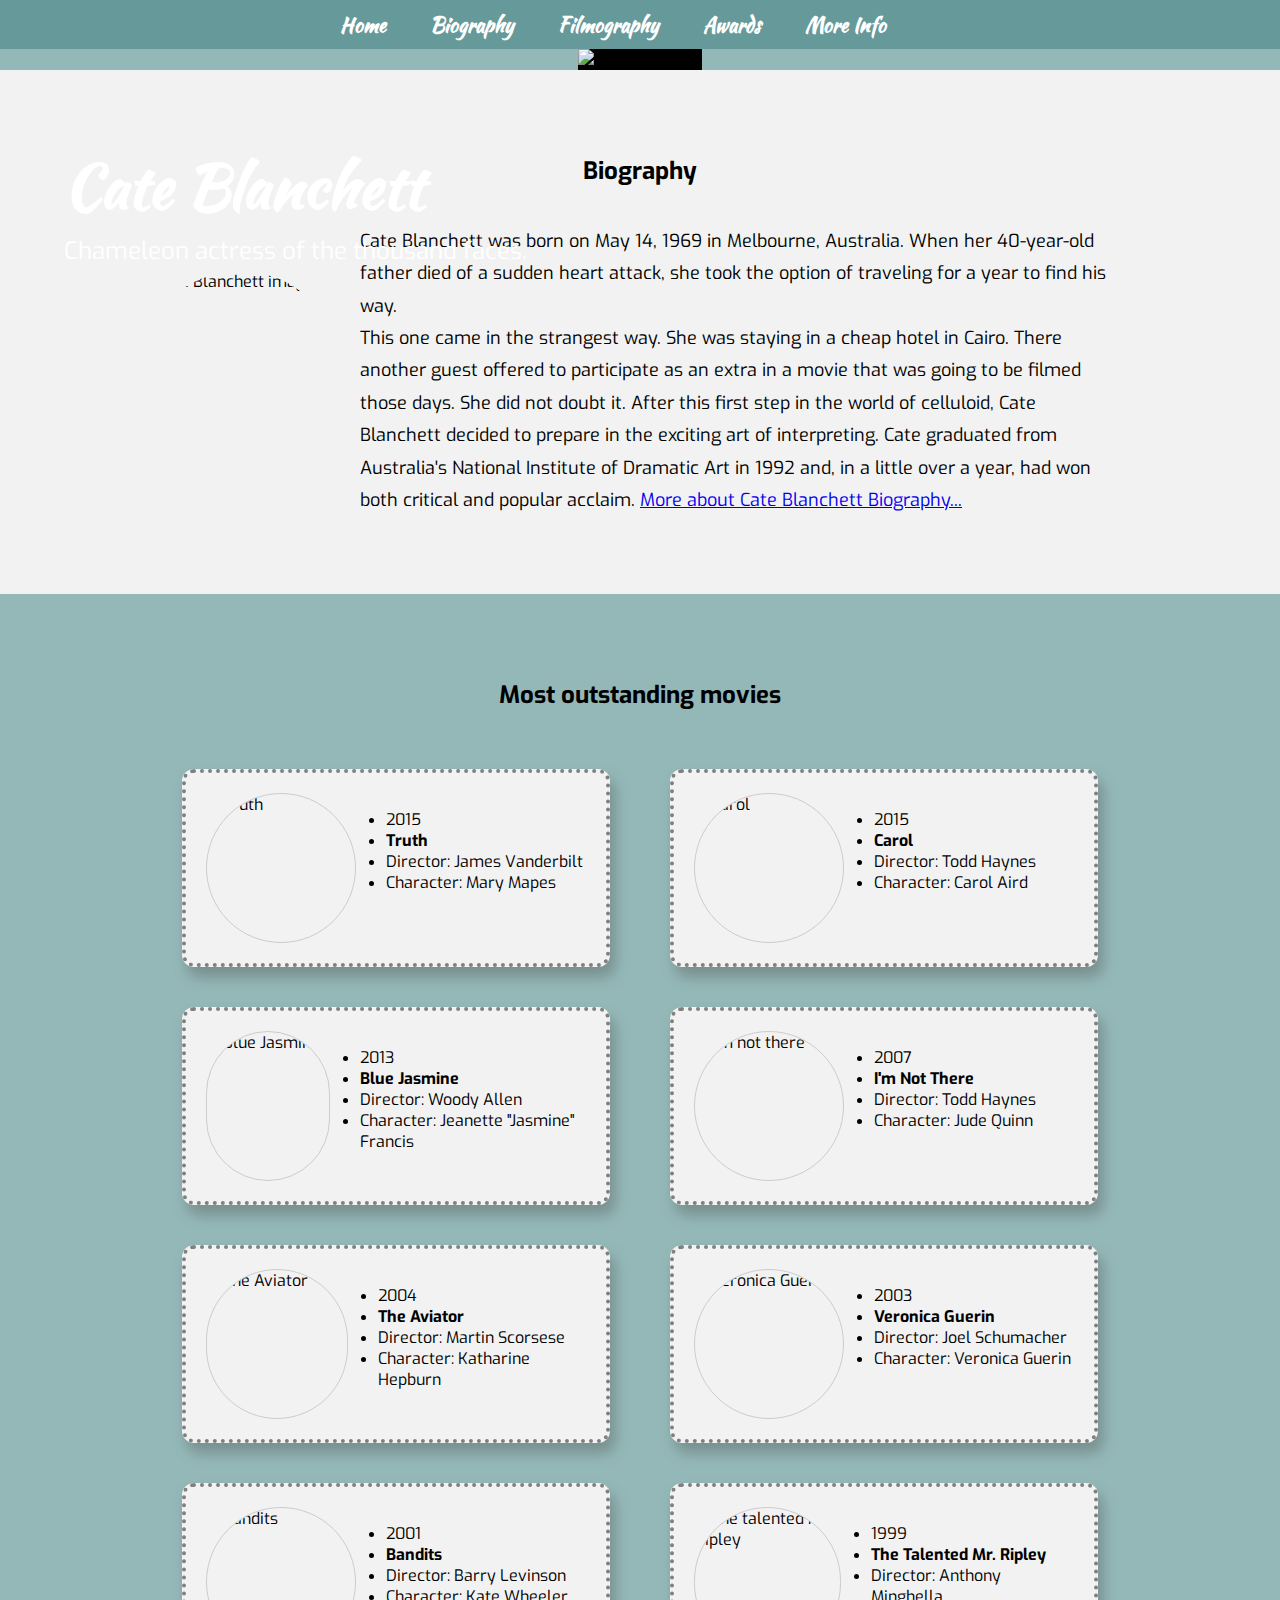
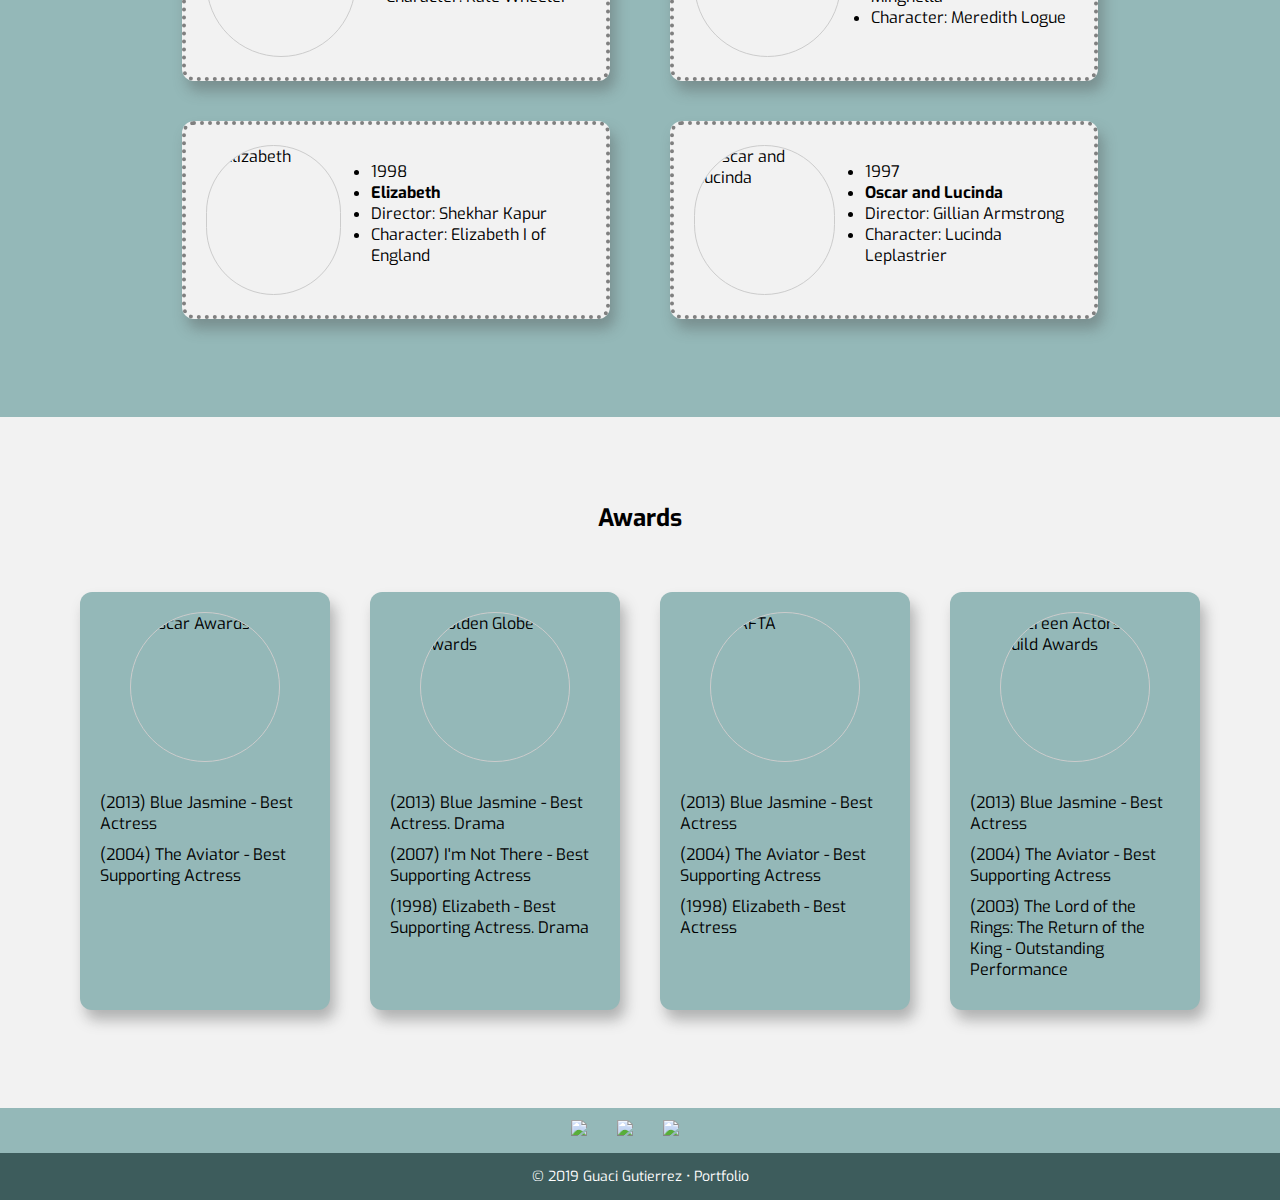
==== docs/index.html @ a4deeffb "some changes in footer" ====
<!DOCTYPE html>
<html>
<head>
	<meta charset="utf-8">
	<meta http-equiv="X-UA-Compatible" content="IE=edge">
	<title>Tribute Page - Cate Blanchett</title>
	<link rel="stylesheet" type="text/css" href="style.css">
	<link href="https://fonts.googleapis.com/css?family=Exo|Kaushan+Script&display=swap" rel="stylesheet">
	<meta name="viewport" content="width=device-width, initial-scale=1, minimum-scale=1, maximum-scale=1, user-scalable=no"/>
	<script src="https://kit.fontawesome.com/2e918371a2.js"></script>
</head>
<body>
<!--Beginning of the visual content of the document --> 	
<!-- here the navigation bar -->
	<header>
		<span class="openbtn" onclick="openNav()">&#9776; </span>
		<nav id="myNav" class="overlay">	
			<a href="javascript:void(0)" class="closebtn" onclick="closeNav()">&times;</a>
			<div class="overlay-content">
				<a href="#home">Home</a>
    			<a href="#biography">Biography</a>
    			<a href="#filmography">Filmography</a>
    			<a href="#awards">Awards</a>
				<a href="#info">More Info</a>
			</div>	
		</nav>		
	</header>
<!-- main information -->
	<main id="home">
<!-- Hero image -->
		<section id="img-div">
			<img id="image" src="https://res.cloudinary.com/drpcjt13x/image/upload/v1592401137/Proyectos/Cate%20Blanchett/DdJ7dNvW4AAXmLxlarge_akolzh.jpg" alt="Cate Blanchett">
            <div class="text">
            	<h1 id="title">Cate Blanchett</h1>
            	<p id="img-caption">Chameleon actress of the thousand faces.</p>
            </div>
        </section>
<!-- Biography information -->
        <section id="biography">					
				<h2>Biography</h2>
				<div id="tribute-info">
					<img src="https://res.cloudinary.com/drpcjt13x/image/upload/v1592401571/Proyectos/Cate%20Blanchett/cate-blanchett-bio-ok_bwbeju.jpg" alt="Cate Blanchett image">
					<p>Cate Blanchett was born on May 14, 1969 in Melbourne, Australia. When her 40-year-old father died of a sudden heart attack, she took the option of traveling for a year to find his way.<br>This one came in the strangest way. She was staying in a cheap hotel in Cairo. There another guest offered to participate as an extra in a movie that was going to be filmed those days. She did not doubt it. After this first step in the world of celluloid, Cate Blanchett decided to prepare in the exciting art of interpreting. Cate graduated from Australia's National Institute of Dramatic Art in 1992 and, in a little over a year, had won both critical and popular acclaim. <a id="tribute-link" href="https://en.wikipedia.org/wiki/Cate_Blanchett" title="Cate Blanchett Biography" target="_blank">More about Cate Blanchett Biography...</a></p>
				</div>
		</section>
<!-- Filmography information -->
        <section id="filmography">
        	<h2>Most outstanding movies</h2>
        	<div id="movies">				
				<div id="movies-left">
					<div class="poster">					
						<img src="https://res.cloudinary.com/drpcjt13x/image/upload/v1592401572/Proyectos/Cate%20Blanchett/Truth_grande_lzac9n.jpg" alt="Truth" >
						<ul>
							<li>2015</li>
							<li><strong>Truth</strong></li>
							<li>Director: James Vanderbilt</li>
							<li>Character: Mary Mapes</li>
						</ul>
					</div>
					<div class="poster">
						<img src="https://res.cloudinary.com/drpcjt13x/image/upload/v1592401571/Proyectos/Cate%20Blanchett/blue-jasmine_snlljm.jpg" alt="Blue Jasmine">
						<ul>
							<li>2013</li>
							<li><strong>Blue Jasmine</strong></li>
							<li>Director: Woody Allen</li>
							<li>Character: Jeanette "Jasmine" Francis</li>
						</ul>						
					</div>
					<div class="poster">
						<img src="https://res.cloudinary.com/drpcjt13x/image/upload/v1592401572/Proyectos/Cate%20Blanchett/the-aviator-movie-poster-small_tl024t.jpg" alt="The Aviator">
						<ul>
							<li>2004</li>
							<li><strong>The Aviator</strong></li>
							<li>Director: Martin Scorsese</li>
							<li>Character: Katharine Hepburn</li>
						</ul>
					</div>
					<div class="poster">
						<img src="https://res.cloudinary.com/drpcjt13x/image/upload/v1592401571/Proyectos/Cate%20Blanchett/3641606bandits-small_u7uwph.jpg" alt="Bandits">
						<ul>
							<li>2001</li>
							<li><strong>Bandits</strong></li>
							<li>Director: Barry Levinson</li>
							<li>Character: Kate Wheeler</li>
						</ul>
					</div>
					<div class="poster">
						<img src="https://res.cloudinary.com/drpcjt13x/image/upload/v1592401571/Proyectos/Cate%20Blanchett/elizabeth_small_yz7jfd.jpg" alt="Elizabeth">
						<ul>
							<li>1998</li>
							<li><strong>Elizabeth</strong></li>
							<li>Director: Shekhar Kapur</li>
							<li>Character: Elizabeth I of England</li>
						</ul>
					</div>
				</div>
				<div id="movies-right">
					<div class="poster">
						<img src="https://res.cloudinary.com/drpcjt13x/image/upload/v1592401571/Proyectos/Cate%20Blanchett/carol3_fhupy2.png" alt="Carol">
						<ul>
							<li>2015</li>
							<li><strong>Carol</strong></li>
							<li>Director: Todd Haynes</li>
							<li>Character: Carol Aird</li>
						</ul>						
					</div>
					<div class="poster">
						<img src="https://res.cloudinary.com/drpcjt13x/image/upload/v1592401572/Proyectos/Cate%20Blanchett/imnothere_small_aafdox.jpg" alt="I'm not there">
						<ul>
							<li>2007</li>
							<li><strong>I'm Not There</strong></li>
							<li>Director: Todd Haynes</li>
							<li>Character: Jude Quinn</li>
						</ul>
					</div>
					<div class="poster">
						<img src="https://res.cloudinary.com/drpcjt13x/image/upload/v1592401661/Proyectos/Cate%20Blanchett/59138429_510038669529001_1016629801927322183_n_dl71mt.jpg" alt="Veronica Guerin">
						<ul>
							<li>2003</li>
							<li><strong>Veronica Guerin</strong></li>
							<li>Director: Joel Schumacher</li>
							<li>Character: Veronica Guerin</li>
						</ul>
					</div>
					<div class="poster">
						<img src="https://res.cloudinary.com/drpcjt13x/image/upload/v1592401572/Proyectos/Cate%20Blanchett/the-talented-mr-ripley-small_z7kdr7.jpg" alt="The talented Mr. Ripley">
						<ul>
							<li>1999</li>
							<li><strong>The Talented Mr. Ripley</strong></li>
							<li>Director: Anthony Minghella</li>
							<li>Character: Meredith Logue</li>
						</ul>
					</div>
					<div class="poster">
						<img src="https://res.cloudinary.com/drpcjt13x/image/upload/v1592401571/Proyectos/Cate%20Blanchett/00125940911602___1_600x600_ocn0rm.jpg" alt="Oscar and Lucinda">
						<ul>
							<li>1997</li>
							<li><strong>Oscar and Lucinda</strong></li>
							<li>Director: Gillian Armstrong</li>
							<li>Character: Lucinda Leplastrier</li>
						</ul>
					</div>
				</div>				
			</div>
        </section>
<!-- Awards information -->
		<section id="awards">
			<h2>Awards</h2>	
				<div id="row">
					<div class="award">
						<img src="https://res.cloudinary.com/drpcjt13x/image/upload/v1592401572/Proyectos/Cate%20Blanchett/oscars-small_a9nl81.jpg" alt="Oscar Awards">
						<div class="award-text">
							<p>(2013) Blue Jasmine - Best Actress</p>
							<p>(2004) The Aviator - Best Supporting Actress</p>
						</div>
					</div>
					<div class="award">
						<img src="https://res.cloudinary.com/drpcjt13x/image/upload/v1592401572/Proyectos/Cate%20Blanchett/GlodenGlobe-small_pwrclp.jpg" alt="Golden Globe Awards">
						<div class="award-text">
							<p>(2013) Blue Jasmine - Best Actress. Drama
							</p>
							<p>(2007) I'm Not There - Best Supporting Actress</p>
							<p>(1998) Elizabeth - Best Supporting Actress. Drama</p>
						</div>
					</div>
					<div class="award">
						<img src="https://res.cloudinary.com/drpcjt13x/image/upload/v1592401571/Proyectos/Cate%20Blanchett/6606-bafta-award-small_vsv2mf.jpg" alt="BAFTA">
						<div class="award-text">
							<p>(2013) Blue Jasmine - Best Actress</p>
							<p>(2004) The Aviator - Best Supporting Actress</p>
							<p>(1998) Elizabeth - Best Actress</p>
						</div>
					</div>
					<div class="award">
						<img src="https://res.cloudinary.com/drpcjt13x/image/upload/v1592401572/Proyectos/Cate%20Blanchett/official_sag_logo_small_seurt3.jpg" alt="Screen Actors Guild Awards">
						<div class="award-text">
							<p>(2013) Blue Jasmine - Best Actress</p>
							<p>(2004) The Aviator - Best Supporting Actress</p>
							<p>(2003) The Lord of the Rings: The Return of the King - Outstanding Performance</p>
						</div>
					</div>
				</div>				
			</div>
		</section>
<!-- More information in external links -->
		<section id="info">
			<div class="logo">
				<a id="tribute-link" href="https://en.wikipedia.org/wiki/Cate_Blanchett" title="Cate Blanchett Biography" target="_blank"><img src="https://img.icons8.com/windows/40/000000/wikipedia.png"></a>
			</div>
			<div class="logo">
				<a href="https://www.instagram.com/cate_blanchettofficial/?hl=en" title="Cate Blanchett Instagram" target="_blank"><img src="https://img.icons8.com/nolan/40/000000/instagram-new.png"></i></a>
			</div>
			<div class="logo">
				<a href="https://www.imdb.com/name/nm0000949/" title="Cate Blanchett IMDb"><img src="https://img.icons8.com/color/40/000000/imdb.png"></a>
			</div>
			<div class="logo">
				<a href="https://www.youtube.com/watch?v=ikDVbx32Wks" title="Cate Blanchett YouTube"><i class="fab fa-youtube" style='font-size:38px; color: red'></i></a>
			</div>	
		</section>
	</main>
<!-- Footer  -->	
	<footer>
		<p>&copy; 2019 Guaci Gutierrez &bull; <a href="https://guacig.github.io/" target="_blank">Portfolio</a></p>	
	</footer>

	<script>
		function openNav() {
		  document.getElementById("myNav").style.width = "100%";
		}
		
		function closeNav() {
		  document.getElementById("myNav").style.width = "0%";
		}
	</script>

</body>
</html>
---- docs/style.css ----
/*Universal box-sizing for all elements*/
* {
	box-sizing: border-box;
}

body {
	margin: 0;
	font-family: 'Exo', sans-serif;
	background-color: #94b8b8;
}


/*style header-----------------------------*/
header {
	position: fixed;
	top: 0;
	width: 100%;
	z-index: 1;
	background-color: #669999;
}

.overlay {
	width: 50%;
	margin: 0 auto;
	padding: 0;
}

.overlay-content a, .openbtn, .closebtn {
	color: #fff;
	padding: 10px 20px;
	font-size: 20px;          
	font-weight: bold;
}

.overlay-content a {
	display: inline-block;
	text-decoration: none;
	font-family: 'Kaushan Script', cursive;
}

.overlay-content a:hover {
	color: #444444;
	background-color: #fff;
}

.openbtn {
	display: none;
	float: right;
}

.closebtn {
	display: none;
	font-family: 'Kaushan Script', cursive;
}


/*style main---------------------------------*/
main, footer {
	display: flex;
	flex-direction: column;
	justify-content: center;
	align-items: center;
	position: relative;
	top: 49px;
}

#image {                       
	background-color: #000000;
	max-width: 100%;
	height: auto;
	display: block;
}

.text {
	position: absolute;
	top: 2%;
	left: 5%;
	color: #ffffff;
}

#title {
	font-size: 60px;
	font-family: 'Kaushan Script', cursive;
	margin-bottom: 0px;
}

#img-caption {
	font-size: 24px;
	margin-top: 5px;
}


/*style biography section-------------------------*/
/* all h2 in the document */
h2 {
	text-align: center;
	margin-bottom: 0;
}

#biography, #awards {
	background-color: #f2f2f2;
	width: 100%;
}

#biography, #filmography, #awards {
	display: flex;
	flex-direction: column;
	padding-top: 65px;
}

#tribute-info, #movies, .poster, #row, #info {
	display: flex;
	flex-direction: row;
}

#tribute-info, #movies {
	justify-content: center;
	align-items: center;
	padding: 0 90px 40px 90px;
}


#tribute-info img {
	width: 200px;
	height: 200px;
	border-radius: 100px;
}

#tribute-info p {
	width: 800px;
	line-height: 1.8;
	padding: 20px;
	font-size: 18px;
}


/*style filmography-------------------------------*/

#movies-left, #movies-right, .award {
	display: flex;
	flex-direction: column;
    align-items: center;
    
}	

#movies-left, #movies-right {
	justify-content: center;
	width: 488px;
	padding: 20px;
	margin: 18px 0;
}	

.poster {
	background-color: #f2f2f2;
	padding: 20px;
	margin: 20px 10px;
	border-radius: 12px;
	border: 4px dotted grey;
	box-shadow: 5px 10px 14px rgb(81, 82, 82, 0.4);
	width: 428px;
}

.poster img, .award img {
	width: 150px;
	height: 150px;
	border-radius: 100px;
	border: 1px solid #cccccc;
}

.poster ul {
	padding-left: 30px;
}


/* style awards section ----------------------------*/

#row {
    justify-content: space-around;
	margin: 20px 60px;
	padding-bottom: 40px;
}

.award {
	width: 250px;
	padding: 20px;
	background-color: #94b8b8;
	border-radius: 12px;
	box-shadow: 5px 10px 14px rgb(81, 82, 82, 0.4);
	margin: 38px 0;
}

.award p {
	margin: 10px 0;
}

.award p:first-of-type {
	margin-top: 30px;
}


/* style info section -----------------------------*/

#info {
    padding: 12px 0;
}

.logo {
	margin: 0 15px;
}

/* style footer ----------------------------------*/

footer {
	background-color: #3d5c5c;
	color: #ffffff;
	font-size: 14px;
}

footer a {
	text-decoration: none;
	color: #fff;
}
  
footer a:hover {
	color: #c7c406;
}

/* media queries for devices with small screens-----------*/

@media screen and (max-width: 500px) {
	
	/* style navigation bar for small devices -----*/
	.openbtn {
        display: block;
        font-size: 22px;
        color: #fff;
	}

	.overlay {
		height: 100%;
		width: 0;
		position: fixed;
		z-index: 1;
		top: 0;
		left: 0;
		background-color: rgba(0,0,0, 0.9);
		overflow-x: hidden;
		transition: 0.5s;
	}

	.overlay-content {
		position: relative;
		top: 10%;
		width: 100%;
		text-align: center;
		margin-top: 10px;
	}

	.overlay a {
		padding: 8px;
		text-decoration: none;
		font-size: 36px;
		color: #d8d4d4;
		display: block;
		transition: 0.3s;
	}

	.overlay .closebtn {
		position: absolute;
		top: 0px;
		right: 20px;
		font-size: 60px;
	}

	/* improve hero image position ------------------*/

	.text {
		top: .1%;
		padding-right: 45%;
	}

	#title {
		font-size: 25px;
	}
	
	#img-caption {
		font-size: 14px;
	}

	/* in columns for small devices and reduce width to 360px for Galaxy mobile shorter than iphone---*/

	#tribute-info, #movies, #row {
		flex-direction: column;
		justify-content: center;
		align-items: center;
		padding: 40px 0px;
	}

	#tribute-info, #tribute-info p, #movies, 
	#movies-left, #movies-right {
		width: 360px;
	}

	#movies-left, #movies-right {
		margin: 0;
		padding: 0;
	}	

	.poster {
        width: 330px;
		padding: 10px;
		margin: 25px 10px;
		
	}

	#row {
        margin: 0;
	}
	
	.award {
		width: 330px;
		padding: 35px;
		margin: 25px 10px;	
	}

}
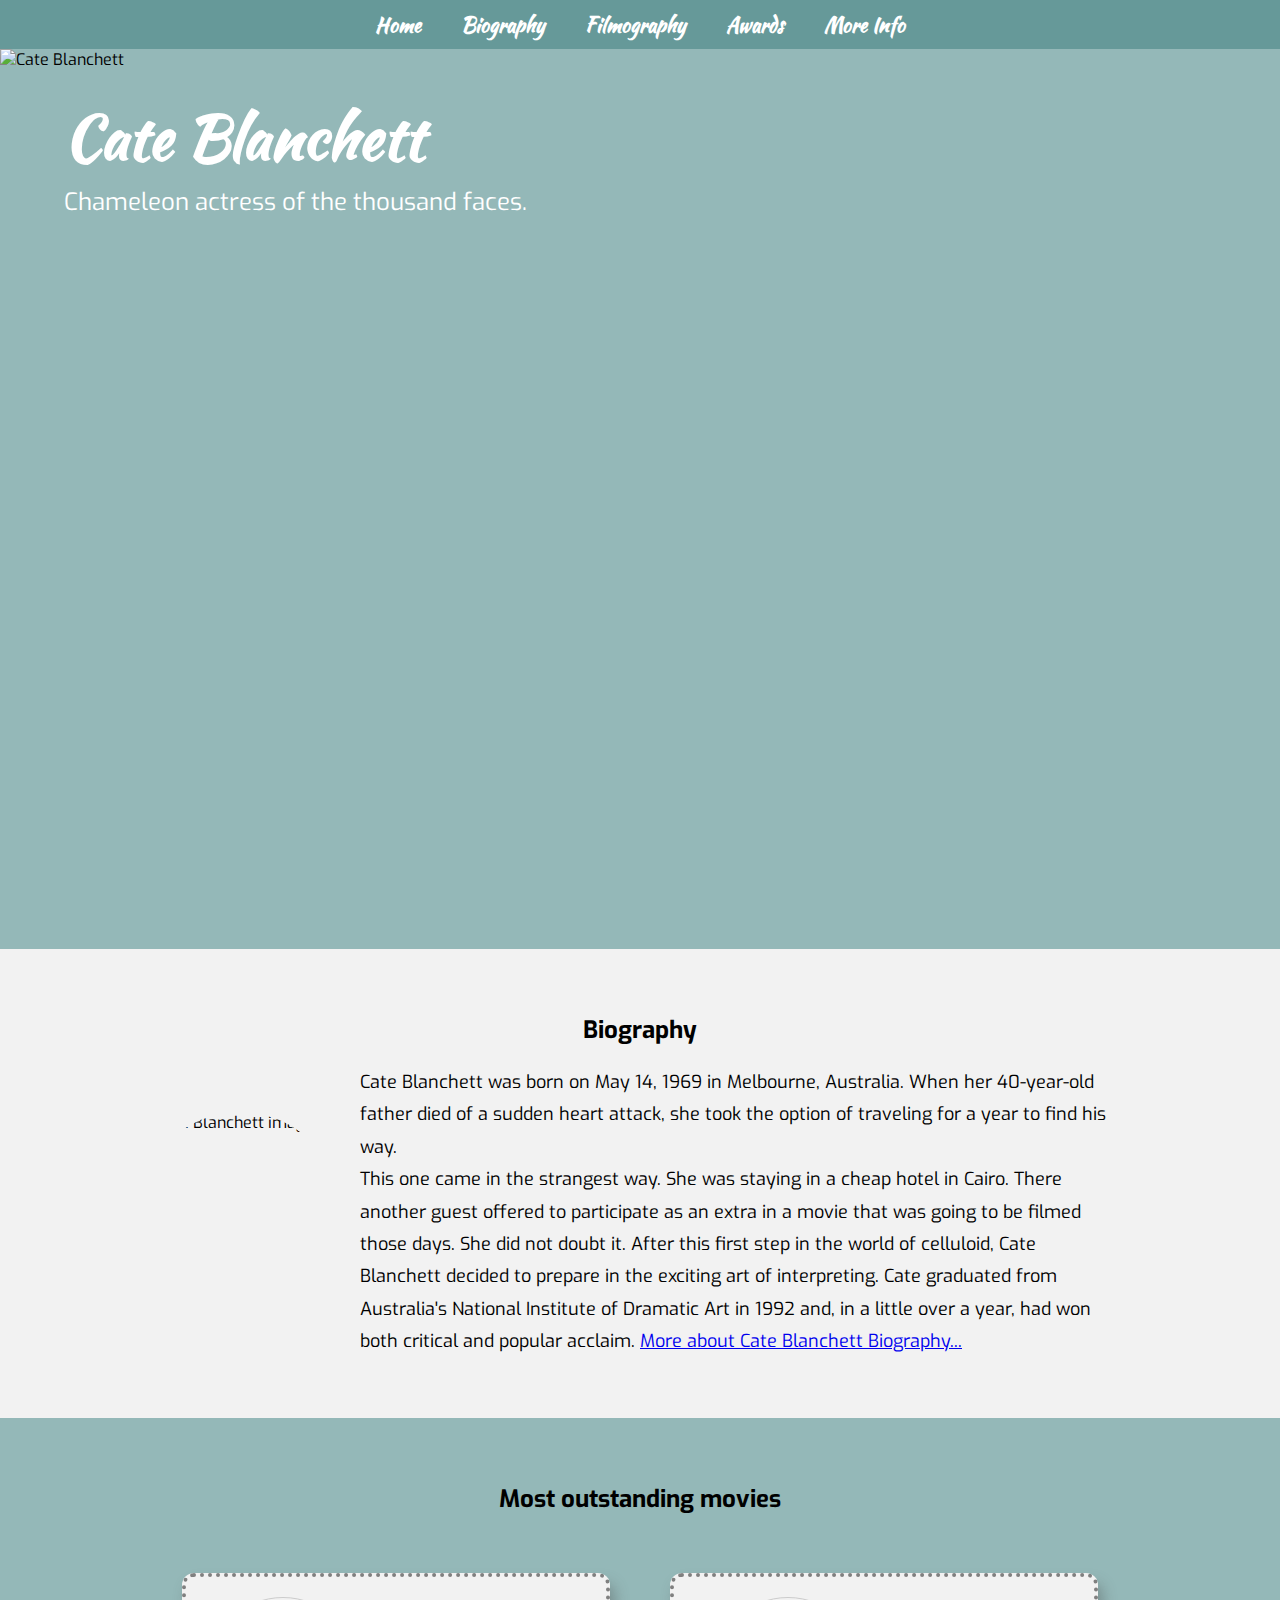
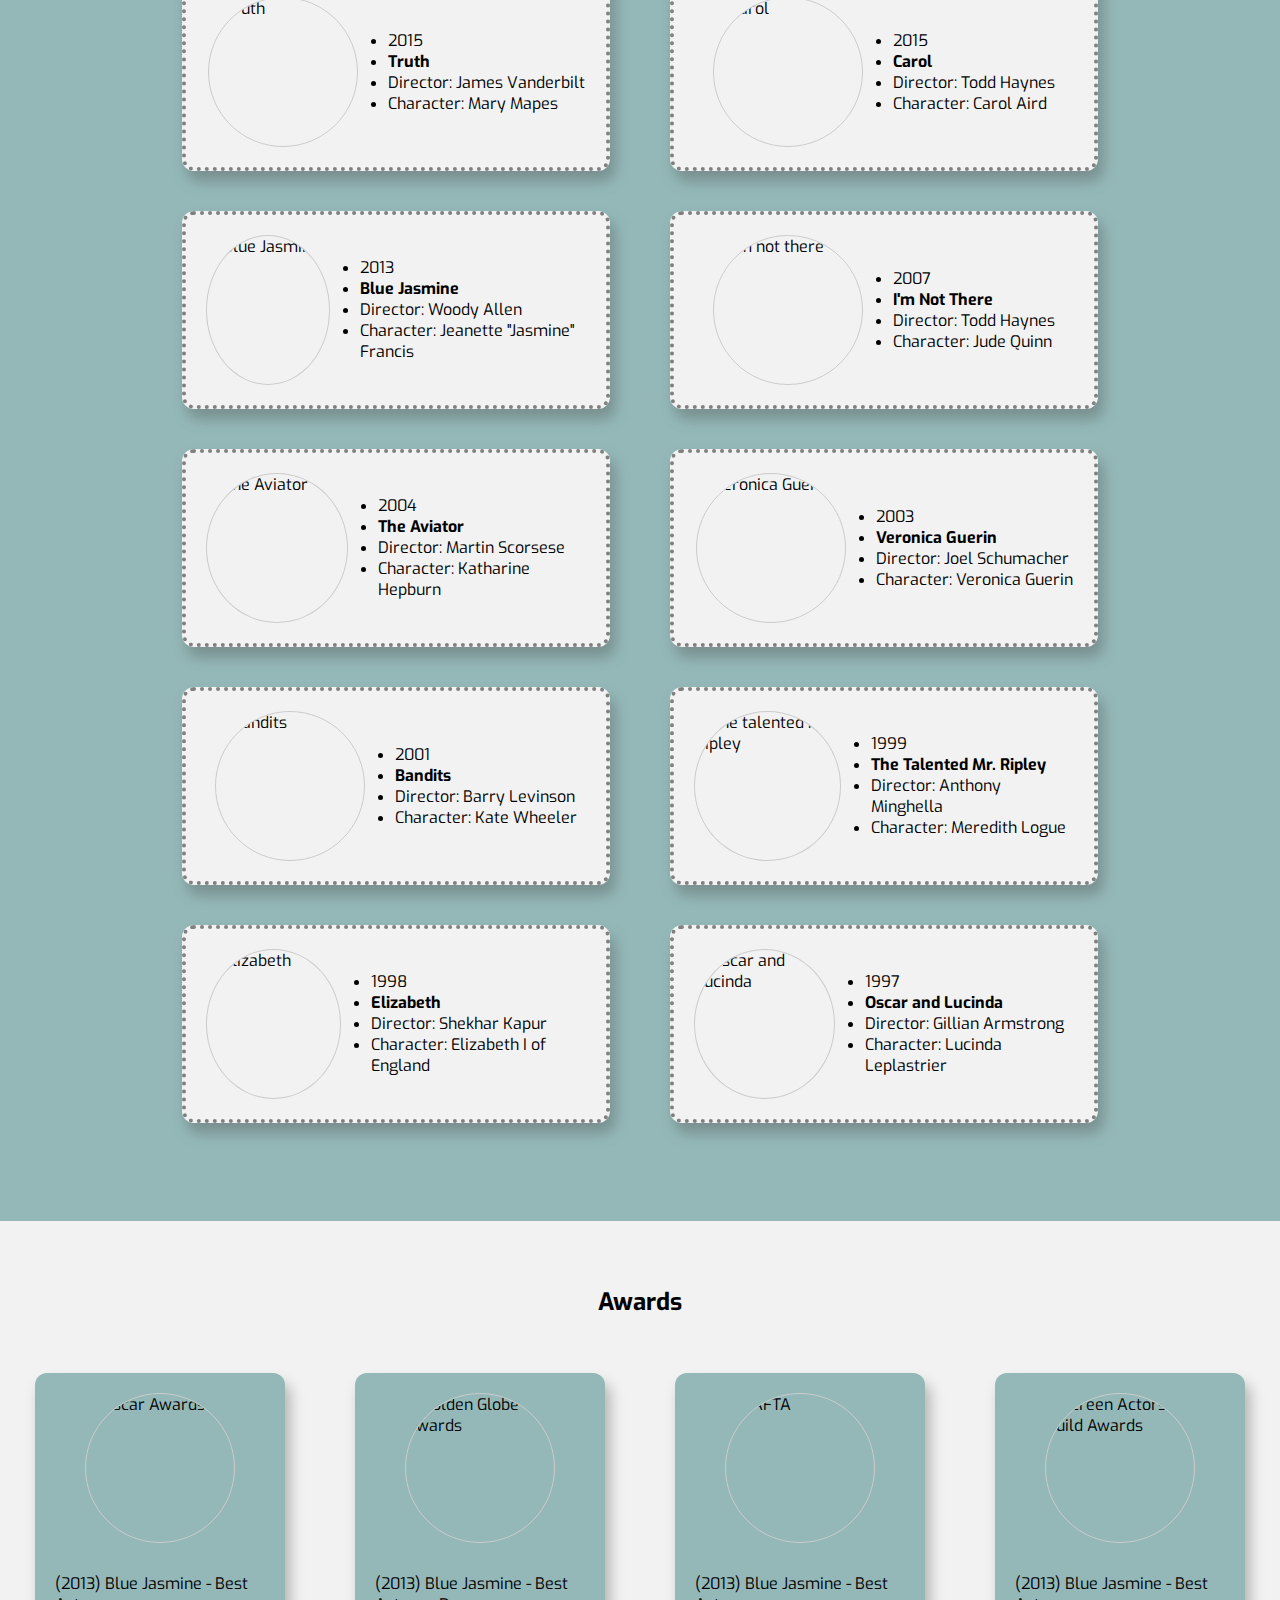
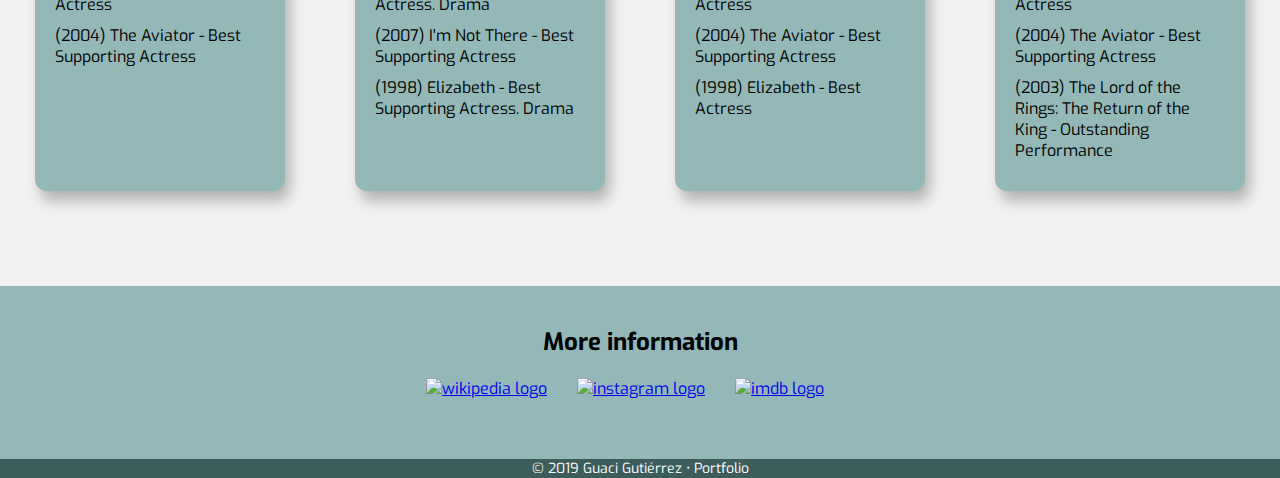
==== commit 294cbbe9: "fixed full width in hero-image" ====
--- a/docs/index.html
+++ b/docs/index.html
@@ -1,217 +1,322 @@
 <!DOCTYPE html>
-<html>
-<head>
-	<meta charset="utf-8">
-	<meta http-equiv="X-UA-Compatible" content="IE=edge">
-	<title>Tribute Page - Cate Blanchett</title>
-	<link rel="stylesheet" type="text/css" href="style.css">
-	<link href="https://fonts.googleapis.com/css?family=Exo|Kaushan+Script&display=swap" rel="stylesheet">
-	<meta name="viewport" content="width=device-width, initial-scale=1, minimum-scale=1, maximum-scale=1, user-scalable=no"/>
-	<script src="https://kit.fontawesome.com/2e918371a2.js"></script>
-</head>
-<body>
-<!--Beginning of the visual content of the document --> 	
-<!-- here the navigation bar -->
-	<header>
-		<span class="openbtn" onclick="openNav()">&#9776; </span>
-		<nav id="myNav" class="overlay">	
-			<a href="javascript:void(0)" class="closebtn" onclick="closeNav()">&times;</a>
-			<div class="overlay-content">
-				<a href="#home">Home</a>
-    			<a href="#biography">Biography</a>
-    			<a href="#filmography">Filmography</a>
-    			<a href="#awards">Awards</a>
-				<a href="#info">More Info</a>
-			</div>	
-		</nav>		
-	</header>
-<!-- main information -->
-	<main id="home">
-<!-- Hero image -->
-		<section id="img-div">
-			<img id="image" src="https://res.cloudinary.com/drpcjt13x/image/upload/v1592401137/Proyectos/Cate%20Blanchett/DdJ7dNvW4AAXmLxlarge_akolzh.jpg" alt="Cate Blanchett">
-            <div class="text">
-            	<h1 id="title">Cate Blanchett</h1>
-            	<p id="img-caption">Chameleon actress of the thousand faces.</p>
-            </div>
-        </section>
-<!-- Biography information -->
-        <section id="biography">					
+<html lang="en">
+	<head>
+		<meta charset="utf-8" />
+		<meta http-equiv="X-UA-Compatible" content="IE=edge" />
+		<title>Tribute Page - Cate Blanchett</title>
+		<link rel="stylesheet" type="text/css" href="style.css" />
+		<link
+			href="https://fonts.googleapis.com/css?family=Exo%7CKaushan+Script&display=swap"
+			rel="stylesheet"
+		/>
+		<meta name="viewport" content="width=device-width, initial-scale=1.0" />
+		<script src="https://kit.fontawesome.com/2e918371a2.js"></script>
+	</head>
+	<body>
+		<!--Beginning of the visual content of the document -->
+		<!-- here the navigation bar -->
+		<header>
+			<nav class="navigation">
+				<a href="#home" class="links">Home</a>
+				<a href="#biography" class="links">Biography</a>
+				<a href="#filmography" class="links">Filmography</a>
+				<a href="#awards" class="links">Awards</a>
+				<a href="#info" class="links">More Info</a>
+			</nav>
+			<span class="openbtn" onclick="openNav()">&#9776; </span>
+			<nav id="myNav" class="overlay">
+				<a href="javascript:;" class="closebtn" onclick="closeNav()">&times;</a>
+				<div class="overlay-content">
+					<a href="#home" onclick="closeNav()">Home</a>
+					<a href="#biography" onclick="closeNav()">Biography</a>
+					<a href="#filmography" onclick="closeNav()">Filmography</a>
+					<a href="#awards" onclick="closeNav()">Awards</a>
+					<a href="#info" onclick="closeNav()">More Info</a>
+				</div>
+			</nav>
+		</header>
+		<!-- main information -->
+		<main id="home">
+			<!-- Hero image -->
+			<section class="img-div">
+				<img class="hero-image" src="" alt="Cate Blanchett" />
+				<div class="text">
+					<h1 class="title">Cate Blanchett</h1>
+					<p class="img-caption">Chameleon actress of the thousand faces.</p>
+				</div>
+			</section>
+			<!-- Biography information -->
+			<section id="biography">
 				<h2>Biography</h2>
-				<div id="tribute-info">
-					<img src="https://res.cloudinary.com/drpcjt13x/image/upload/v1592401571/Proyectos/Cate%20Blanchett/cate-blanchett-bio-ok_bwbeju.jpg" alt="Cate Blanchett image">
-					<p>Cate Blanchett was born on May 14, 1969 in Melbourne, Australia. When her 40-year-old father died of a sudden heart attack, she took the option of traveling for a year to find his way.<br>This one came in the strangest way. She was staying in a cheap hotel in Cairo. There another guest offered to participate as an extra in a movie that was going to be filmed those days. She did not doubt it. After this first step in the world of celluloid, Cate Blanchett decided to prepare in the exciting art of interpreting. Cate graduated from Australia's National Institute of Dramatic Art in 1992 and, in a little over a year, had won both critical and popular acclaim. <a id="tribute-link" href="https://en.wikipedia.org/wiki/Cate_Blanchett" title="Cate Blanchett Biography" target="_blank">More about Cate Blanchett Biography...</a></p>
-				</div>
-		</section>
-<!-- Filmography information -->
-        <section id="filmography">
-        	<h2>Most outstanding movies</h2>
-        	<div id="movies">				
-				<div id="movies-left">
-					<div class="poster">					
-						<img src="https://res.cloudinary.com/drpcjt13x/image/upload/v1592401572/Proyectos/Cate%20Blanchett/Truth_grande_lzac9n.jpg" alt="Truth" >
-						<ul>
-							<li>2015</li>
-							<li><strong>Truth</strong></li>
-							<li>Director: James Vanderbilt</li>
-							<li>Character: Mary Mapes</li>
-						</ul>
-					</div>
-					<div class="poster">
-						<img src="https://res.cloudinary.com/drpcjt13x/image/upload/v1592401571/Proyectos/Cate%20Blanchett/blue-jasmine_snlljm.jpg" alt="Blue Jasmine">
-						<ul>
-							<li>2013</li>
-							<li><strong>Blue Jasmine</strong></li>
-							<li>Director: Woody Allen</li>
-							<li>Character: Jeanette "Jasmine" Francis</li>
-						</ul>						
-					</div>
-					<div class="poster">
-						<img src="https://res.cloudinary.com/drpcjt13x/image/upload/v1592401572/Proyectos/Cate%20Blanchett/the-aviator-movie-poster-small_tl024t.jpg" alt="The Aviator">
-						<ul>
-							<li>2004</li>
-							<li><strong>The Aviator</strong></li>
-							<li>Director: Martin Scorsese</li>
-							<li>Character: Katharine Hepburn</li>
-						</ul>
-					</div>
-					<div class="poster">
-						<img src="https://res.cloudinary.com/drpcjt13x/image/upload/v1592401571/Proyectos/Cate%20Blanchett/3641606bandits-small_u7uwph.jpg" alt="Bandits">
-						<ul>
-							<li>2001</li>
-							<li><strong>Bandits</strong></li>
-							<li>Director: Barry Levinson</li>
-							<li>Character: Kate Wheeler</li>
-						</ul>
-					</div>
-					<div class="poster">
-						<img src="https://res.cloudinary.com/drpcjt13x/image/upload/v1592401571/Proyectos/Cate%20Blanchett/elizabeth_small_yz7jfd.jpg" alt="Elizabeth">
-						<ul>
-							<li>1998</li>
-							<li><strong>Elizabeth</strong></li>
-							<li>Director: Shekhar Kapur</li>
-							<li>Character: Elizabeth I of England</li>
-						</ul>
-					</div>
-				</div>
-				<div id="movies-right">
-					<div class="poster">
-						<img src="https://res.cloudinary.com/drpcjt13x/image/upload/v1592401571/Proyectos/Cate%20Blanchett/carol3_fhupy2.png" alt="Carol">
-						<ul>
-							<li>2015</li>
-							<li><strong>Carol</strong></li>
-							<li>Director: Todd Haynes</li>
-							<li>Character: Carol Aird</li>
-						</ul>						
-					</div>
-					<div class="poster">
-						<img src="https://res.cloudinary.com/drpcjt13x/image/upload/v1592401572/Proyectos/Cate%20Blanchett/imnothere_small_aafdox.jpg" alt="I'm not there">
-						<ul>
-							<li>2007</li>
-							<li><strong>I'm Not There</strong></li>
-							<li>Director: Todd Haynes</li>
-							<li>Character: Jude Quinn</li>
-						</ul>
-					</div>
-					<div class="poster">
-						<img src="https://res.cloudinary.com/drpcjt13x/image/upload/v1592401661/Proyectos/Cate%20Blanchett/59138429_510038669529001_1016629801927322183_n_dl71mt.jpg" alt="Veronica Guerin">
-						<ul>
-							<li>2003</li>
-							<li><strong>Veronica Guerin</strong></li>
-							<li>Director: Joel Schumacher</li>
-							<li>Character: Veronica Guerin</li>
-						</ul>
-					</div>
-					<div class="poster">
-						<img src="https://res.cloudinary.com/drpcjt13x/image/upload/v1592401572/Proyectos/Cate%20Blanchett/the-talented-mr-ripley-small_z7kdr7.jpg" alt="The talented Mr. Ripley">
-						<ul>
-							<li>1999</li>
-							<li><strong>The Talented Mr. Ripley</strong></li>
-							<li>Director: Anthony Minghella</li>
-							<li>Character: Meredith Logue</li>
-						</ul>
-					</div>
-					<div class="poster">
-						<img src="https://res.cloudinary.com/drpcjt13x/image/upload/v1592401571/Proyectos/Cate%20Blanchett/00125940911602___1_600x600_ocn0rm.jpg" alt="Oscar and Lucinda">
-						<ul>
-							<li>1997</li>
-							<li><strong>Oscar and Lucinda</strong></li>
-							<li>Director: Gillian Armstrong</li>
-							<li>Character: Lucinda Leplastrier</li>
-						</ul>
-					</div>
-				</div>				
-			</div>
-        </section>
-<!-- Awards information -->
-		<section id="awards">
-			<h2>Awards</h2>	
-				<div id="row">
-					<div class="award">
-						<img src="https://res.cloudinary.com/drpcjt13x/image/upload/v1592401572/Proyectos/Cate%20Blanchett/oscars-small_a9nl81.jpg" alt="Oscar Awards">
+				<div class="tribute-info">
+					<img
+						src="https://res.cloudinary.com/drpcjt13x/image/upload/v1592401571/Proyectos/Cate%20Blanchett/cate-blanchett-bio-ok_bwbeju.jpg"
+						alt="Cate Blanchett image"
+					/>
+					<p>
+						Cate Blanchett was born on May 14, 1969 in Melbourne, Australia.
+						When her 40-year-old father died of a sudden heart attack, she took
+						the option of traveling for a year to find his way.<br />This one
+						came in the strangest way. She was staying in a cheap hotel in
+						Cairo. There another guest offered to participate as an extra in a
+						movie that was going to be filmed those days. She did not doubt it.
+						After this first step in the world of celluloid, Cate Blanchett
+						decided to prepare in the exciting art of interpreting. Cate
+						graduated from Australia's National Institute of Dramatic Art in
+						1992 and, in a little over a year, had won both critical and popular
+						acclaim.
+						<a
+							id="tribute-img"
+							href="https://en.wikipedia.org/wiki/Cate_Blanchett"
+							title="Cate Blanchett Biography"
+							target="_blank"
+							>More about Cate Blanchett Biography...</a
+						>
+					</p>
+				</div>
+			</section>
+			<!-- Filmography information -->
+			<section id="filmography">
+				<h2>Most outstanding movies</h2>
+				<div class="movies">
+					<div class="movies-left">
+						<div class="poster">
+							<img
+								src="https://res.cloudinary.com/drpcjt13x/image/upload/v1592401572/Proyectos/Cate%20Blanchett/Truth_grande_lzac9n.jpg"
+								alt="Truth"
+							/>
+							<ul>
+								<li>2015</li>
+								<li><strong>Truth</strong></li>
+								<li>Director: James Vanderbilt</li>
+								<li>Character: Mary Mapes</li>
+							</ul>
+						</div>
+						<div class="poster">
+							<img
+								src="https://res.cloudinary.com/drpcjt13x/image/upload/v1592401571/Proyectos/Cate%20Blanchett/blue-jasmine_snlljm.jpg"
+								alt="Blue Jasmine"
+							/>
+							<ul>
+								<li>2013</li>
+								<li><strong>Blue Jasmine</strong></li>
+								<li>Director: Woody Allen</li>
+								<li>Character: Jeanette "Jasmine" Francis</li>
+							</ul>
+						</div>
+						<div class="poster">
+							<img
+								src="https://res.cloudinary.com/drpcjt13x/image/upload/v1592401572/Proyectos/Cate%20Blanchett/the-aviator-movie-poster-small_tl024t.jpg"
+								alt="The Aviator"
+							/>
+							<ul>
+								<li>2004</li>
+								<li><strong>The Aviator</strong></li>
+								<li>Director: Martin Scorsese</li>
+								<li>Character: Katharine Hepburn</li>
+							</ul>
+						</div>
+						<div class="poster">
+							<img
+								src="https://res.cloudinary.com/drpcjt13x/image/upload/v1592401571/Proyectos/Cate%20Blanchett/3641606bandits-small_u7uwph.jpg"
+								alt="Bandits"
+							/>
+							<ul>
+								<li>2001</li>
+								<li><strong>Bandits</strong></li>
+								<li>Director: Barry Levinson</li>
+								<li>Character: Kate Wheeler</li>
+							</ul>
+						</div>
+						<div class="poster">
+							<img
+								src="https://res.cloudinary.com/drpcjt13x/image/upload/v1592401571/Proyectos/Cate%20Blanchett/elizabeth_small_yz7jfd.jpg"
+								alt="Elizabeth"
+							/>
+							<ul>
+								<li>1998</li>
+								<li><strong>Elizabeth</strong></li>
+								<li>Director: Shekhar Kapur</li>
+								<li>Character: Elizabeth I of England</li>
+							</ul>
+						</div>
+					</div>
+					<div class="movies-right">
+						<div class="poster">
+							<img
+								src="https://res.cloudinary.com/drpcjt13x/image/upload/v1592401571/Proyectos/Cate%20Blanchett/carol3_fhupy2.png"
+								alt="Carol"
+							/>
+							<ul>
+								<li>2015</li>
+								<li><strong>Carol</strong></li>
+								<li>Director: Todd Haynes</li>
+								<li>Character: Carol Aird</li>
+							</ul>
+						</div>
+						<div class="poster">
+							<img
+								src="https://res.cloudinary.com/drpcjt13x/image/upload/v1592401572/Proyectos/Cate%20Blanchett/imnothere_small_aafdox.jpg"
+								alt="I'm not there"
+							/>
+							<ul>
+								<li>2007</li>
+								<li><strong>I'm Not There</strong></li>
+								<li>Director: Todd Haynes</li>
+								<li>Character: Jude Quinn</li>
+							</ul>
+						</div>
+						<div class="poster">
+							<img
+								src="https://res.cloudinary.com/drpcjt13x/image/upload/v1592401661/Proyectos/Cate%20Blanchett/59138429_510038669529001_1016629801927322183_n_dl71mt.jpg"
+								alt="Veronica Guerin"
+							/>
+							<ul>
+								<li>2003</li>
+								<li><strong>Veronica Guerin</strong></li>
+								<li>Director: Joel Schumacher</li>
+								<li>Character: Veronica Guerin</li>
+							</ul>
+						</div>
+						<div class="poster">
+							<img
+								src="https://res.cloudinary.com/drpcjt13x/image/upload/v1592401572/Proyectos/Cate%20Blanchett/the-talented-mr-ripley-small_z7kdr7.jpg"
+								alt="The talented Mr. Ripley"
+							/>
+							<ul>
+								<li>1999</li>
+								<li><strong>The Talented Mr. Ripley</strong></li>
+								<li>Director: Anthony Minghella</li>
+								<li>Character: Meredith Logue</li>
+							</ul>
+						</div>
+						<div class="poster">
+							<img
+								src="https://res.cloudinary.com/drpcjt13x/image/upload/v1592401571/Proyectos/Cate%20Blanchett/00125940911602___1_600x600_ocn0rm.jpg"
+								alt="Oscar and Lucinda"
+							/>
+							<ul>
+								<li>1997</li>
+								<li><strong>Oscar and Lucinda</strong></li>
+								<li>Director: Gillian Armstrong</li>
+								<li>Character: Lucinda Leplastrier</li>
+							</ul>
+						</div>
+					</div>
+				</div>
+			</section>
+			<!-- Awards information -->
+			<section id="awards">
+				<h2>Awards</h2>
+				<div class="row">
+					<div class="award-card">
+						<img
+							src="https://res.cloudinary.com/drpcjt13x/image/upload/v1592401572/Proyectos/Cate%20Blanchett/oscars-small_a9nl81.jpg"
+							alt="Oscar Awards"
+						/>
 						<div class="award-text">
 							<p>(2013) Blue Jasmine - Best Actress</p>
 							<p>(2004) The Aviator - Best Supporting Actress</p>
 						</div>
 					</div>
-					<div class="award">
-						<img src="https://res.cloudinary.com/drpcjt13x/image/upload/v1592401572/Proyectos/Cate%20Blanchett/GlodenGlobe-small_pwrclp.jpg" alt="Golden Globe Awards">
+					<div class="award-card">
+						<img
+							src="https://res.cloudinary.com/drpcjt13x/image/upload/v1592401572/Proyectos/Cate%20Blanchett/GlodenGlobe-small_pwrclp.jpg"
+							alt="Golden Globe Awards"
+						/>
 						<div class="award-text">
-							<p>(2013) Blue Jasmine - Best Actress. Drama
-							</p>
+							<p>(2013) Blue Jasmine - Best Actress. Drama</p>
 							<p>(2007) I'm Not There - Best Supporting Actress</p>
 							<p>(1998) Elizabeth - Best Supporting Actress. Drama</p>
 						</div>
 					</div>
-					<div class="award">
-						<img src="https://res.cloudinary.com/drpcjt13x/image/upload/v1592401571/Proyectos/Cate%20Blanchett/6606-bafta-award-small_vsv2mf.jpg" alt="BAFTA">
+					<div class="award-card">
+						<img
+							src="https://res.cloudinary.com/drpcjt13x/image/upload/v1592401571/Proyectos/Cate%20Blanchett/6606-bafta-award-small_vsv2mf.jpg"
+							alt="BAFTA"
+						/>
 						<div class="award-text">
 							<p>(2013) Blue Jasmine - Best Actress</p>
 							<p>(2004) The Aviator - Best Supporting Actress</p>
 							<p>(1998) Elizabeth - Best Actress</p>
 						</div>
 					</div>
-					<div class="award">
-						<img src="https://res.cloudinary.com/drpcjt13x/image/upload/v1592401572/Proyectos/Cate%20Blanchett/official_sag_logo_small_seurt3.jpg" alt="Screen Actors Guild Awards">
+					<div class="award-card">
+						<img
+							src="https://res.cloudinary.com/drpcjt13x/image/upload/v1592401572/Proyectos/Cate%20Blanchett/official_sag_logo_small_seurt3.jpg"
+							alt="Screen Actors Guild Awards"
+						/>
 						<div class="award-text">
 							<p>(2013) Blue Jasmine - Best Actress</p>
 							<p>(2004) The Aviator - Best Supporting Actress</p>
-							<p>(2003) The Lord of the Rings: The Return of the King - Outstanding Performance</p>
-						</div>
-					</div>
-				</div>				
-			</div>
-		</section>
-<!-- More information in external links -->
-		<section id="info">
-			<div class="logo">
-				<a id="tribute-link" href="https://en.wikipedia.org/wiki/Cate_Blanchett" title="Cate Blanchett Biography" target="_blank"><img src="https://img.icons8.com/windows/40/000000/wikipedia.png"></a>
-			</div>
-			<div class="logo">
-				<a href="https://www.instagram.com/cate_blanchettofficial/?hl=en" title="Cate Blanchett Instagram" target="_blank"><img src="https://img.icons8.com/nolan/40/000000/instagram-new.png"></i></a>
-			</div>
-			<div class="logo">
-				<a href="https://www.imdb.com/name/nm0000949/" title="Cate Blanchett IMDb"><img src="https://img.icons8.com/color/40/000000/imdb.png"></a>
-			</div>
-			<div class="logo">
-				<a href="https://www.youtube.com/watch?v=ikDVbx32Wks" title="Cate Blanchett YouTube"><i class="fab fa-youtube" style='font-size:38px; color: red'></i></a>
-			</div>	
-		</section>
-	</main>
-<!-- Footer  -->	
-	<footer>
-		<p>&copy; 2019 Guaci Gutierrez &bull; <a href="https://guacig.github.io/" target="_blank">Portfolio</a></p>	
-	</footer>
+							<p>
+								(2003) The Lord of the Rings: The Return of the King -
+								Outstanding Performance
+							</p>
+						</div>
+					</div>
+				</div>
+			</section>
+			<!-- More information in external links -->
+			<section id="info">
+				<h2>More information</h2>
+				<div class="content-logos">
+					<div class="logo">
+						<a
+							id="tribute-link"
+							href="https://en.wikipedia.org/wiki/Cate_Blanchett"
+							title="Cate Blanchett Biography"
+							target="_blank"
+							><img
+								src="https://img.icons8.com/windows/40/000000/wikipedia.png"
+								alt="wikipedia logo"
+						/></a>
+					</div>
+					<div class="logo">
+						<a
+							href="https://www.instagram.com/cate_blanchettofficial/?hl=en"
+							title="Cate Blanchett Instagram"
+							target="_blank"
+							><img
+								src="https://img.icons8.com/nolan/40/000000/instagram-new.png"
+								alt="instagram logo"
+						/></a>
+					</div>
+					<div class="logo">
+						<a
+							href="https://www.imdb.com/name/nm0000949/"
+							title="Cate Blanchett IMDb"
+							><img
+								src="https://img.icons8.com/color/40/000000/imdb.png"
+								alt="imdb logo"
+						/></a>
+					</div>
+					<div class="logo">
+						<a
+							href="https://www.youtube.com/watch?v=ikDVbx32Wks"
+							title="Cate Blanchett YouTube"
+							><i class="fab fa-youtube" style="font-size: 38px; color: red"></i
+						></a>
+					</div>
+				</div>
+			</section>
+		</main>
+		<!-- Footer  -->
+		<footer>
+			<p>
+				&copy; 2019 Guaci Gutiérrez &bull;
+				<a href="https://guacig.github.io/" target="_blank">Portfolio</a>
+			</p>
+		</footer>
 
-	<script>
-		function openNav() {
-		  document.getElementById("myNav").style.width = "100%";
-		}
-		
-		function closeNav() {
-		  document.getElementById("myNav").style.width = "0%";
-		}
-	</script>
+		<script>
+			function openNav() {
+				document.getElementById("myNav").style.width = "100%";
+			}
 
-</body>
+			function closeNav() {
+				document.getElementById("myNav").style.width = "0%";
+			}
+		</script>
+	</body>
 </html>
--- a/docs/style.css
+++ b/docs/style.css
@@ -1,61 +1,68 @@
 /*Universal box-sizing for all elements*/
 * {
 	box-sizing: border-box;
+	margin: 0;
+	padding: 0;
 }
 
 body {
-	margin: 0;
-	font-family: 'Exo', sans-serif;
+	font-family: "Exo", sans-serif;
 	background-color: #94b8b8;
-}
-
+	overflow-x: hidden;
+}
 
 /*style header-----------------------------*/
 header {
 	position: fixed;
 	top: 0;
 	width: 100%;
+	height: 49px;
 	z-index: 1;
 	background-color: #669999;
-}
-
-.overlay {
-	width: 50%;
-	margin: 0 auto;
-	padding: 0;
-}
-
-.overlay-content a, .openbtn, .closebtn {
+	display: flex;
+	justify-content: center;
+	align-items: center;
+}
+
+.navigation {
+	display: flex;
+	justify-content: center;
+	align-items: center;
+	width: 100%;
+	height: 100%;
+	max-width: 1430px;
+}
+
+.navigation a {
+	text-decoration: none;
+	font-family: "Kaushan Script", cursive;
 	color: #fff;
 	padding: 10px 20px;
-	font-size: 20px;          
+	font-size: 20px;
 	font-weight: bold;
-}
-
-.overlay-content a {
-	display: inline-block;
-	text-decoration: none;
-	font-family: 'Kaushan Script', cursive;
-}
-
-.overlay-content a:hover {
+	height: 100%;
+}
+
+.navigation a:hover {
 	color: #444444;
 	background-color: #fff;
 }
 
+.overlay-content {
+	display: none;
+}
+
 .openbtn {
 	display: none;
-	float: right;
 }
 
 .closebtn {
 	display: none;
-	font-family: 'Kaushan Script', cursive;
-}
-
+	font-family: "Kaushan Script", cursive;
+}
 
 /*style main---------------------------------*/
-main, footer {
+main {
 	display: flex;
 	flex-direction: column;
 	justify-content: center;
@@ -64,31 +71,35 @@
 	top: 49px;
 }
 
-#image {                       
-	background-color: #000000;
-	max-width: 100%;
-	height: auto;
-	display: block;
+.img-div {
+	background-image: url("https://res.cloudinary.com/drpcjt13x/image/upload/v1592401137/Proyectos/Cate%20Blanchett/DdJ7dNvW4AAXmLxlarge_akolzh.jpg");
+	width: 100%;
+	height: 100vh;
+	background-position: center;
+	background-repeat: no-repeat;
+	background-size: cover;
+	position: relative;
 }
 
 .text {
 	position: absolute;
-	top: 2%;
-	left: 5%;
+	top: 5vh;
+	left: 5vw;
+	/* transform: translate(-85%, -150%); */
 	color: #ffffff;
 }
 
-#title {
+.title {
+	/* font-size: 60px; */
 	font-size: 60px;
-	font-family: 'Kaushan Script', cursive;
+	font-family: "Kaushan Script", cursive;
 	margin-bottom: 0px;
 }
 
-#img-caption {
+.img-caption {
 	font-size: 24px;
 	margin-top: 5px;
 }
-
 
 /*style biography section-------------------------*/
 /* all h2 in the document */
@@ -97,60 +108,67 @@
 	margin-bottom: 0;
 }
 
-#biography, #awards {
+#biography {
+	display: flex;
+	flex-direction: column;
+	padding-top: 65px;
 	background-color: #f2f2f2;
 	width: 100%;
 }
 
-#biography, #filmography, #awards {
-	display: flex;
-	flex-direction: column;
-	padding-top: 65px;
-}
-
-#tribute-info, #movies, .poster, #row, #info {
+.tribute-info {
 	display: flex;
 	flex-direction: row;
-}
-
-#tribute-info, #movies {
 	justify-content: center;
 	align-items: center;
 	padding: 0 90px 40px 90px;
 }
 
-
-#tribute-info img {
+.tribute-info img {
 	width: 200px;
 	height: 200px;
-	border-radius: 100px;
-}
-
-#tribute-info p {
+	border-radius: 100%;
+}
+
+.tribute-info p {
 	width: 800px;
 	line-height: 1.8;
 	padding: 20px;
 	font-size: 18px;
 }
 
-
-/*style filmography-------------------------------*/
-
-#movies-left, #movies-right, .award {
-	display: flex;
-	flex-direction: column;
-    align-items: center;
-    
-}	
-
-#movies-left, #movies-right {
+/*style filmography section-------------------------*/
+
+#filmography {
+	display: flex;
+	flex-direction: column;
+	padding-top: 65px;
+}
+
+.movies {
+	display: flex;
+	flex-direction: row;
+	justify-content: center;
+	align-items: center;
+	padding: 0 90px 40px 90px;
+}
+
+.movies-left,
+.movies-right {
+	display: flex;
+	flex-direction: column;
+	align-items: center;
 	justify-content: center;
 	width: 488px;
 	padding: 20px;
 	margin: 18px 0;
-}	
+}
 
 .poster {
+	display: flex;
+	flex-direction: row;
+	justify-content: center;
+	align-items: center;
 	background-color: #f2f2f2;
 	padding: 20px;
 	margin: 20px 10px;
@@ -160,10 +178,10 @@
 	width: 428px;
 }
 
-.poster img, .award img {
+.poster img {
 	width: 150px;
 	height: 150px;
-	border-radius: 100px;
+	border-radius: 100%;
 	border: 1px solid #cccccc;
 }
 
@@ -171,37 +189,66 @@
 	padding-left: 30px;
 }
 
-
-/* style awards section ----------------------------*/
-
-#row {
-    justify-content: space-around;
-	margin: 20px 60px;
+/*style award section-------------------------------*/
+
+#awards {
+	display: flex;
+	flex-direction: column;
+	justify-content: center;
+	align-items: center;
+	padding-top: 65px;
+	background-color: #f2f2f2;
+	width: 100%;
+}
+
+.row {
+	display: flex;
+	justify-content: center;
+	flex-wrap: wrap;
+	margin: 20px auto;
 	padding-bottom: 40px;
-}
-
-.award {
+	max-width: 1345px;
+}
+
+.award-card {
+	display: flex;
+	flex-direction: column;
+	align-items: center;
 	width: 250px;
 	padding: 20px;
 	background-color: #94b8b8;
 	border-radius: 12px;
 	box-shadow: 5px 10px 14px rgb(81, 82, 82, 0.4);
-	margin: 38px 0;
-}
-
-.award p {
+	margin: 35px;
+}
+
+.award-card img {
+	width: 150px;
+	height: 150px;
+	border-radius: 100%;
+	border: 1px solid #cccccc;
+}
+
+.award-card p {
 	margin: 10px 0;
 }
 
-.award p:first-of-type {
+.award-card p:first-of-type {
 	margin-top: 30px;
 }
 
-
 /* style info section -----------------------------*/
 
 #info {
-    padding: 12px 0;
+	display: flex;
+	flex-direction: column;
+	padding: 40px 0;
+}
+
+.content-logos {
+	display: flex;
+	flex-direction: row;
+	padding: 20px 0;
 }
 
 .logo {
@@ -211,6 +258,12 @@
 /* style footer ----------------------------------*/
 
 footer {
+	display: flex;
+	flex-direction: column;
+	justify-content: center;
+	align-items: center;
+	position: relative;
+	top: 49px;
 	background-color: #3d5c5c;
 	color: #ffffff;
 	font-size: 14px;
@@ -220,20 +273,74 @@
 	text-decoration: none;
 	color: #fff;
 }
-  
+
 footer a:hover {
 	color: #c7c406;
 }
 
-/* media queries for devices with small screens-----------*/
+/* media queries for tablets with screens 768px-----------*/
+
+@media screen and (max-width: 790px) {
+	.navigation a {
+		padding: 10px 12px;
+		font-size: 18px;
+	}
+
+	.tribute-info {
+		flex-direction: column;
+		padding: 50px 40px;
+	}
+
+	.tribute-info p {
+		width: 90%;
+	}
+
+	.movies {
+		padding: 40px;
+		align-items: flex-start;
+	}
+
+	.movies-left,
+	.movies-right {
+		width: 50%;
+		padding: 0;
+		margin: 10px;
+	}
+
+	.poster {
+		padding: 0 10px;
+		margin: 10px;
+		width: 100%;
+		height: 207px;
+	}
+
+	.poster img {
+		width: 110px;
+		height: 110px;
+	}
+
+	.poster ul {
+		padding-left: 30px;
+		font-size: 16px;
+	}
+
+	.row {
+		margin: 0 auto;
+		padding: 40px;
+	}
+
+	/* media queries for mobiles with screens 375px-----------*/
+}
 
 @media screen and (max-width: 500px) {
-	
+	header {
+		justify-content: flex-end;
+	}
+
 	/* style navigation bar for small devices -----*/
-	.openbtn {
-        display: block;
-        font-size: 22px;
-        color: #fff;
+
+	.navigation {
+		display: none;
 	}
 
 	.overlay {
@@ -243,7 +350,7 @@
 		z-index: 1;
 		top: 0;
 		left: 0;
-		background-color: rgba(0,0,0, 0.9);
+		background-color: rgba(0, 0, 0, 0.9);
 		overflow-x: hidden;
 		transition: 0.5s;
 	}
@@ -251,76 +358,95 @@
 	.overlay-content {
 		position: relative;
 		top: 10%;
+		display: flex;
+		flex-direction: column;
+		justify-content: center;
+		align-items: flex-start;
 		width: 100%;
-		text-align: center;
 		margin-top: 10px;
-	}
-
-	.overlay a {
-		padding: 8px;
+		padding-left: 40px;
+	}
+
+	.overlay-content a,
+	.closebtn {
 		text-decoration: none;
+		font-family: "Kaushan Script", cursive;
+		color: #d8d4d4;
+		padding: 10px 20px;
 		font-size: 36px;
-		color: #d8d4d4;
+		font-weight: bold;
+	}
+
+	.closebtn {
 		display: block;
-		transition: 0.3s;
-	}
-
-	.overlay .closebtn {
 		position: absolute;
 		top: 0px;
 		right: 20px;
 		font-size: 60px;
 	}
 
+	.openbtn {
+		display: block;
+		float: right;
+		font-size: 22px;
+		padding: 10px 20px;
+		color: #fff;
+		font-weight: bold;
+	}
+
 	/* improve hero image position ------------------*/
 
-	.text {
-		top: .1%;
-		padding-right: 45%;
-	}
-
-	#title {
-		font-size: 25px;
-	}
-	
-	#img-caption {
-		font-size: 14px;
-	}
-
-	/* in columns for small devices and reduce width to 360px for Galaxy mobile shorter than iphone---*/
-
-	#tribute-info, #movies, #row {
+	.img-div {
+		background-position: center right 40%;
+	}
+
+	.title {
+		font-size: 45px;
+	}
+
+	.img-caption {
+		font-size: 22px;
+		margin-top: 0px;
+	}
+
+	.tribute-info {
 		flex-direction: column;
-		justify-content: center;
+		padding: 50px 30px;
+	}
+
+	.tribute-info p {
+		width: 100%;
+		padding: 20px 0;
+	}
+
+	.movies {
+		flex-direction: column;
+		padding: 40px 30px;
 		align-items: center;
-		padding: 40px 0px;
-	}
-
-	#tribute-info, #tribute-info p, #movies, 
-	#movies-left, #movies-right {
-		width: 360px;
-	}
-
-	#movies-left, #movies-right {
-		margin: 0;
-		padding: 0;
-	}	
-
-	.poster {
-        width: 330px;
-		padding: 10px;
-		margin: 25px 10px;
-		
-	}
-
-	#row {
-        margin: 0;
-	}
-	
-	.award {
-		width: 330px;
-		padding: 35px;
-		margin: 25px 10px;	
-	}
-
-}+	}
+
+	.movies-left,
+	.movies-right {
+		width: 100%;
+	}
+
+	.row {
+		margin: 0 auto;
+		padding: 40px 30px;
+		max-width: 375px;
+	}
+
+	.award-card {
+		width: 290px;
+		padding: 20px;
+		margin: 20px 15px;
+	}
+
+	.award-card p {
+		margin: 10px;
+	}
+
+	.award-card p:first-of-type {
+		margin-top: 30px;
+	}
+}
